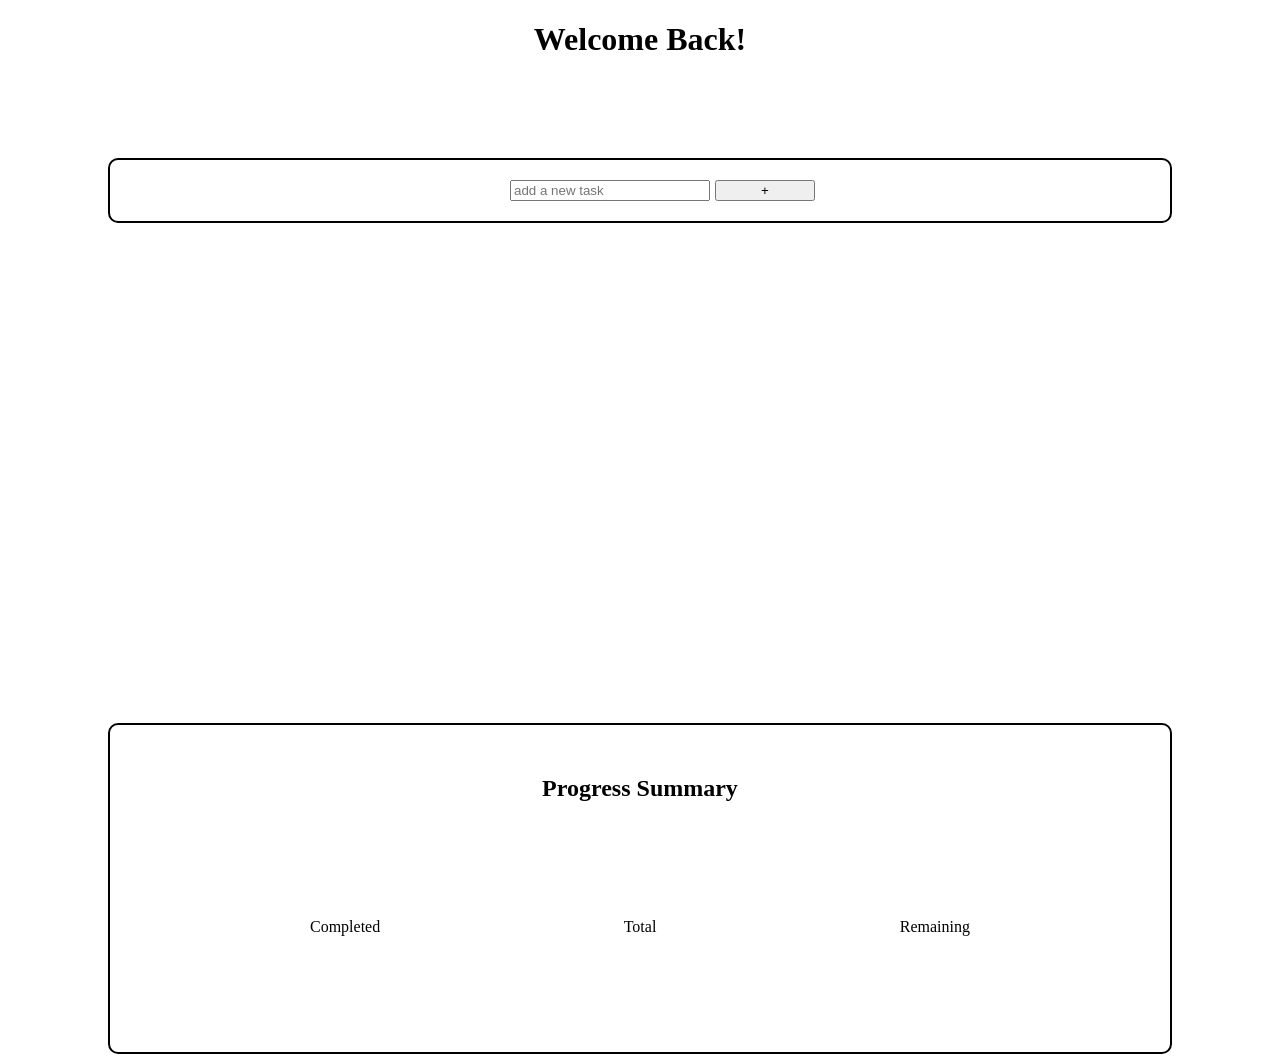
==== index.html @ 74c852cf "the basic html layout of the home page" ====
<!Doctype html>
<html>
  <head>
    <meta charset='UTF-8'></meta>
    <title>Study Tracker</title>
    <link rel="stylesheet" href="styles.css"></src>
  </head>
  <body>
    <header>
      <h1 class="titles">Welcome Back!</h1>
    </header>
    <section class="input">
      <input class="textfield" type="text" placeholder="add a new task">
      <button>+</button>
    </section>
    <section>
      <h2 class="titles">Progress Summary</h2>
      <div class="progress_grid">
        <p>Completed</p>
        <p>Total</p>
        <p>Remaining</p>
      </div>
    </section>
    <script src="script.js" ></script>
  </body>
</html>
---- styles.css ----
.titles {
  text-align: center;
}

section {
  border: 2px solid black;
  border-radius: 10px;
  margin: 0px 100px 0px 100px;
  padding: 30px 100px 50px 100px;
}

.input{
  display: grid;
  grid-template-columns: 200px 100px;
  align-items: center;
  padding: 20px 200px 20px 400px;
  gap: 5px;
  margin: 100px 100px 500px 100px;
}

.progress_grid {
  display: flex;
  flex-direction: row;
  justify-content: space-between;
  margin: 100px 100px 50px 100px;
}
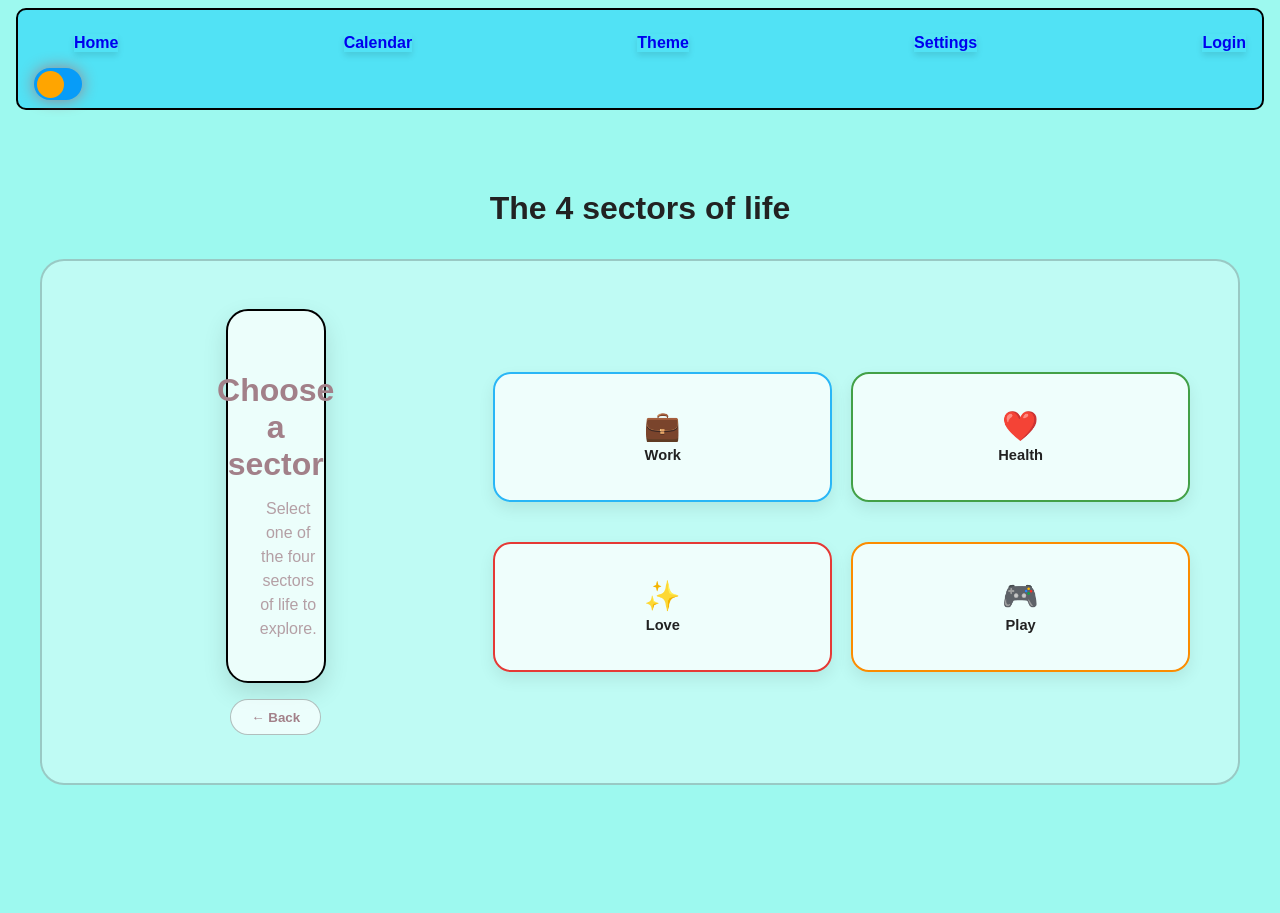
==== commit 81c38c8e: "implemented split-screen life hierarchy dashboard Refactored the old four-sector layout into a dynam" ====
--- a/index.html
+++ b/index.html
@@ -1,26 +1,123 @@
 <!Doctype html>
 <html>
   <head>
-    <meta charset='UTF-8'></meta>
-    <title>Study Tracker</title>
-    <link rel="stylesheet" href="styles.css"></src>
-  </head>
-  <body>
+    <meta charset='UTF-8' name="viewport" content="width=device-width, initial-scale=1.0"></meta>
+    <title>Life Balance Tracker</title>
+    <link rel="stylesheet" href="styles.css"></link>
+<style>
+  .pillars_grid {
+  display: grid;
+  grid-template-columns: repeat(auto-fit, minmax(260px, 1fr));
+  gap: 2em;
+  padding: 3em 2em;
+  max-width: 1200px;
+  margin: 0 auto;
+}
+
+.pillar_card {
+  cursor: pointer;
+  background: #ffffff;
+  border: 2px solid #000000;
+  border-radius: 16px;
+  padding: 2em;
+  text-align: center;
+  box-shadow: 0 8px 16px rgba(0, 0, 0, 0.05);
+  transition: transform 0.2s ease, box-shadow 0.2s ease;
+}
+
+.pillar_card:hover {
+  transform: translateY(-5px);
+  box-shadow: 0 12px 24px rgba(0, 0, 0, 0.15);
+}
+
+/* Subtle accent variations matching your structural design weights */
+.pillar_card[data-pillar="work"]    { border-color: #51e2f5; }
+.pillar_card[data-pillar="health"]  { border-color: #ffa8b6; }
+.pillar_card[data-pillar="love"]    { border-color: #a28089; }
+.pillar_card[data-pillar="play"]    { border-color: #fcda52; }
+
+/* Nested Sub-Category Wrapper System */
+.sub_category_depth_block {
+  margin-left: 1.5em;
+  border-left: 2px solid rgba(81, 226, 245, 0.3);
+  padding-left: 1em;
+}
+
+/* --- Dark Mode Pillar Overrides --- */
+body.dark {
+  .pillar_card {
+    background: linear-gradient(rgba(255, 255, 255, 0.04), rgba(255, 255, 255, 0.01));
+    box-shadow: 0 8px 32px rgba(0, 0, 0, 0.3);
+    color: #ffffff;
+  }
+  .pillar_card:hover {
+    box-shadow: 0 12px 24px rgba(81, 226, 245, 0.2);
+  }
+}
+</style>
+</head>
+<body>
+      <section class="navigation">
+      <nav>
+        <ul>
+          <li class="nav1"><a href="home_page.html">Home</a></li>
+          <li class="nav2"><a href="calendar_page.html">Calendar</a></li>
+          <li class="nav3"><a href="theme_page.html">Theme</a></li>
+          <li class="nav4"><a href="settings_page.html">Settings</a></li>
+          <li class="nav5"><a href="login_page.html">Login</a></li>
+        </ul>
+        <!--toggle switch---->
+        <input type="checkbox" id="switch">
+        <label for="switch" class="toggle"></label>
+      </nav>
+    </section>
     <header>
-      <h1 class="titles">Welcome Back!</h1>
+      <h1 class="titles">The 4 sectors of life</h1>
     </header>
-    <section class="input">
-      <input class="textfield" type="text" placeholder="add a new task">
-      <button>+</button>
-    </section>
-    <section>
-      <h2 class="titles">Progress Summary</h2>
-      <div class="progress_grid">
-        <p>Completed</p>
-        <p>Total</p>
-        <p>Remaining</p>
-      </div>
-    </section>
-    <script src="script.js" ></script>
-  </body>
-</html>+    
+<section class="life_hierarchy" id="lifeHierarchy">
+
+  <!-- LEFT: The currently selected pillar/category -->
+  <div class="hierarchy_current" id="hierarchyCurrent">
+    <div class="current_card" id="currentCard">
+      <span class="current_icon" id="currentIcon"></span>
+      <h2 id="currentTitle">Choose a sector</h2>
+      <p id="currentDescription">
+        Select one of the four sectors of life to explore.
+      </p>
+    </div> 
+    <button class="hierarchy_back" id="hierarchyBack" id="box_7" type="button">
+      ← Back
+    </button>
+  </div>
+
+  <!-- RIGHT: Categories appear here -->
+  <div class="hierarchy_children" id="hierarchyChildren">
+
+    <!-- Initial four pillars -->
+    <button class="pillar_option work_option" id="box_8" data-pillar="work" type="button">
+      <span>💼</span>
+      <strong>Work</strong>
+    </button>
+
+    <button class="pillar_option health_option" id="box_9" data-pillar="health" type="button">
+      <span>❤️</span>
+      <strong>Health</strong>
+    </button>
+
+    <button class="pillar_option love_option" id="box_10" data-pillar="love" type="button">
+      <span>✨</span>
+      <strong>Love</strong>
+    </button>
+
+    <button class="pillar_option play_option" id="box_11" data-pillar="play" type="button">
+      <span>🎮</span>
+      <strong>Play</strong>
+    </button>
+
+  </div>
+
+</section>
+  <script src="script.js"></script>
+  <script src="life.js"></script>
+</body>
--- a/styles.css
+++ b/styles.css
@@ -1,26 +1,877 @@
+body,
+.navigation,
+section,
+.titles,
+#box_1,
+#box_2,
+#box_3,
+#box_4,
+#box_5,
+#box_6,
+#box_7,
+#box_8,
+#box_9,
+#box_10,
+#box_11,
+input,
+select,
+.category {
+  /* This smoothly cross-fades all color and layout shifts over 0.4 seconds */
+  transition:
+    background 0.4s ease-in-out,
+    background-color 0.4s ease-in-out,
+    color 0.3s ease-in-out,
+    border-color 0.4s ease-in-out,
+    box-shadow 0.4s ease-in-out;
+}
+
+body {
+  color: #222222;
+  background-color: #9df9ef;
+  font-family: sans-serif;
+}
+
+body.dark,
+input.add_task {
+  /*background-color: rgb(14, 20, 56);*/
+  background:
+    linear-gradient(rgba(11, 14, 26, 0.65), rgba(11, 14, 26, 0.65)),
+    url("/images/dark theme 6.jpg") no-repeat center center fixed;
+  background-size: cover;
+  color: #e2e8f0;
+}
+
+body.dark {
+  .navigation {
+    background:
+      linear-gradient(rgba(10, 10, 18, 0.8), rgba(10, 10, 18, 0.85)),
+      url("/images/dark theme 1.jpg") no-repeat center center;
+    background-size: cover;
+
+    li a,
+    .nav1,
+    .nav2,
+    .nav3,
+    .nav4,
+    .nav5 {
+      color: #e2e8f0 !important;
+      font-weight: bold;
+    }
+  }
+
+  .titles {
+    background:
+      linear-gradient(rgba(24, 20, 37, 0.75), rgba(24, 20, 37, 0.85)),
+      url("/images/dark theme 1.jpg") no-repeat center center;
+    background-size: cover;
+    color: white;
+    border: 1px solid rgba(162, 128, 137, 0.3);
+    box-shadow: 0 4px 15px rgba(0, 0, 0, 0.3);
+  }
+
+  section {
+    background:
+      linear-gradient(rgba(10, 10, 18, 0.8), rgba(10, 10, 18, 0.85)),
+      url("/images/dark theme 1.jpg") no-repeat center center;
+    background-size: cover;
+    color: #f1f5f9 !important;
+    border: 1px solid rgba(81, 226, 245, 0.25);
+    box-shadow: 0 10px 30px rgba(0, 0, 0, 0.5);
+  }
+
+  #box_1,
+  #box_2,
+  #box_3,
+  #box_4,
+  #box_5,
+  #box_6,
+  #box_7,
+  #box_8,
+  #box_9,
+  #box_10,
+  #box_11 {
+    background:
+      linear-gradient(rgba(10, 10, 20, 0.5), rgba(10, 10, 20, 0.5)),
+      url("/images/dark theme 6.jpg") no-repeat center center;
+    background-size: cover;
+    color: #e2e8f0 !important;
+    border: 1px solid rgba(81, 226, 245, 0.35);
+    box-shadow: 0 4px 12px rgba(0, 0, 0, 0.3);
+
+    a {
+      color: #38bdf8 !important;
+    }
+  }
+
+  .money {
+    background-color: rgba(198, 40, 40, 0.3) !important;
+    color: #ff8a80 !important;
+    border: 1px solid rgba(198, 40, 40, 0.4);
+  }
+  .mental {
+    background-color: rgba(46, 125, 50, 0.3) !important;
+    color: #81c784 !important;
+    border: 1px solid rgba(46, 125, 50, 0.4);
+  }
+  .spiritual {
+    background-color: rgba(251, 192, 45, 0.25) !important;
+    color: #ffd54f !important;
+    border: 1px solid rgba(251, 192, 45, 0.3);
+  }
+  .future {
+    background-color: rgba(142, 36, 170, 0.3) !important;
+    color: #ba68c8 !important;
+    border: 1px solid rgba(142, 36, 170, 0.4);
+  }
+  .beauty {
+    background-color: rgba(236, 64, 122, 0.3) !important;
+    color: #f48fb1 !important;
+    border: 1px solid rgba(236, 64, 122, 0.4);
+  }
+  .body {
+    background-color: rgba(198, 40, 40, 0.3) !important;
+    color: #ff8a80 !important;
+    border: 1px solid rgba(198, 40, 40, 0.4);
+  }
+  .friendships {
+    background-color: rgba(239, 108, 0, 0.25) !important;
+    color: #ffb74d !important;
+    border: 1px solid rgba(239, 108, 0, 0.3);
+  }
+  .interests {
+    background-color: rgba(0, 131, 143, 0.3) !important;
+    color: #4dd0e1 !important;
+    border: 1px solid rgba(0, 131, 143, 0.4);
+  }
+  .community {
+    background-color: rgba(40, 53, 147, 0.3) !important;
+    color: #9fa8da !important;
+    border: 1px solid rgba(40, 53, 147, 0.4);
+  }
+  .nutrition {
+    background-color: rgba(251, 192, 45, 0.25) !important;
+    color: #ffd54f !important;
+    border: 1px solid rgba(251, 192, 45, 0.3);
+  }
+  .house_work {
+    background-color: rgba(117, 117, 117, 0.3) !important;
+    color: #e0e0e0 !important;
+    border: 1px solid rgba(117, 117, 117, 0.4);
+  }
+}
+
+.navigation {
+  color: #0f2042;
+  font-weight: bold;
+  background-color: #51e2f5;
+  li a {
+    text-decoration: none;
+  }
+  margin: 0 0.5em 5em 0.5em;
+  padding: 0.5em 1em 0.5em 1em;
+  ul {
+    display: flex;
+    flex-direction: row;
+    justify-content: space-between;
+    list-style: none;
+  }
+  #switch {
+    display: none;
+  }
+  .toggle {
+    width: 3em;
+    height: 2em;
+    background: rgb(7, 156, 248);
+    border-radius: 5em;
+    position: relative;
+    cursor: pointer;
+    display: block;
+    box-shadow: 0em 0em 1em 0em;
+  }
+  /* Toggle button switch meaning slide or click the knob to change */
+  .toggle::before {
+    content: "";
+    position: absolute;
+    top: 0.17em;
+    left: 0.2em;
+    width: 1.7em;
+    height: 1.7em;
+    background: orange;
+    border-radius: 5em;
+    transition: 0.3s;
+  }
+  /* checked state: change track color and slide knob */
+  #switch:checked + .toggle {
+    background: rgb(8, 8, 91); /*blueblack when active*/
+  }
+  #switch:checked + .toggle::before {
+    left: 1em;
+    background: white;
+  }
+}
+
 .titles {
   text-align: center;
 }
+#to_do_list {
+  color: white;
+  background-color: red;
+}
 
 section {
+  color: #a28089 !important;
+  background-color: #ffa8b6;
   border: 2px solid black;
   border-radius: 10px;
-  margin: 0px 100px 0px 100px;
-  padding: 30px 100px 50px 100px;
-}
-
-.input{
+  margin: 1em 2em 10em 2em;
+  padding: 1.5em 2em 1.5em 2em;
+}
+
+.add_task,
+.delete_btn,
+.nav1,
+.nav2,
+.nav3,
+.nav4,
+.nav5 {
+  cursor: pointer;
+  box-shadow: 0 4px 6px rgba(0, 0, 0, 0.1);
+  /* The secret: define what transitions and how long it takes */
+  transition:
+    background-color 0.3s ease,
+    transform 0.2s ease,
+    box-shadow 0.2s ease;
+  &:hover {
+    background-color: #3700b3; /* Darker hue shift */
+    transform: translateY(-2px); /* Moves button up slightly */
+    box-shadow: 0 6px 12px rgba(0, 0, 0, 0.15); /* Deepens the shadow */
+  }
+}
+
+.input {
+  input,
+  select {
+    text-align: center;
+  }
   display: grid;
-  grid-template-columns: 200px 100px;
+  grid-template-columns: 1fr 5fr 1fr 1fr 1fr;
   align-items: center;
-  padding: 20px 200px 20px 400px;
-  gap: 5px;
-  margin: 100px 100px 500px 100px;
-}
-
-.progress_grid {
+  gap: 2px;
+  padding: 3em 2em 3em 2em;
+  margin: 5em 2em 0 2em;
+}
+
+img {
+  max-width: 7px;
+  height: auto;
+  padding: 0;
+  margin: 0;
+}
+
+#progress {
+  a {
+    text-decoration: none;
+  }
+  #box_4,
+  #box_5,
+  #box_6,
+  #box_7 {
+    margin: 1em;
+    color: turquoise;
+    background-color: #a28089;
+    border: 2px solid black;
+    padding: 5em 7em 5em 7em;
+    border-radius: 3.5em;
+  }
+  display: grid;
+  grid-template-columns: 1fr 1fr 1fr;
+  align-items: center;
+  text-align: center;
+  margin: auto;
+  padding: 5em 8em 5em 8em;
+}
+
+.category {
+  font-size: 0.85em;
+  font-weight: bold;
+  text-transform: uppercase;
+  letter-spacing: 0.05em;
+  display: inline-block;
+  /*border-radius: 20px;*/
+  padding: 0.25em 0.8em;
+  box-shadow: 0 2px 4px rgba(0, 0, 0, 0.05);
+}
+.money {
+  background-color: #fce8e6;
+  color: #a51d24;
+}
+.mental {
+  background-color: #e6f4ea;
+  color: #137333;
+}
+.spiritual {
+  background-color: #fef7e0;
+  color: #b06000;
+}
+.future {
+  background-color: #f3e5f5;
+  color: #7b1fa2;
+}
+.beauty {
+  background-color: #fce4ec;
+  color: #c2185b;
+}
+.body {
+  background-color: #ffebee;
+  color: #c62828;
+}
+.friendships {
+  background-color: #fff3e0;
+  color: #e65100;
+}
+.interests {
+  background-color: #e0f7fa;
+  color: #006064;
+}
+.community {
+  background-color: #e8eaf6;
+  color: #1a237e;
+}
+.nutrition {
+  background-color: #fffde7;
+  color: #f57f17;
+}
+.house_work {
+  background-color: #f5f5f5;
+  color: #424242;
+}
+.pending,
+.completed,
+.all {
+  position: relative;
+}
+
+.count {
+  font-size: 1.5em;
+  font-weight: bold;
+  color: white;
+  background-color: red;
+  border: solid 1em black;
+  border-radius: 100em;
+  padding: 0.5em;
+  margin: 0;
+  position: absolute;
+  top: 0;
+  right: 0;
+}
+
+@media (max-width: 800px) {
+  .input {
+    grid-template-columns: 1fr;
+    padding: 5em;
+  }
+  #progress {
+    grid-template-columns: 1fr;
+    padding: 0.5em;
+    #box_4,
+    #box_5,
+    #box_6 {
+      margin: 1em;
+    }
+  }
+  .choose_pages {
+    grid-template-columns: 1fr;
+    align-items: center;
+    text-align: center;
+    padding: 0 2em 6em 2em;
+    margin: 1em;
+  }
+  #box_1,
+  #box_2,
+  #box_3,
+  #box_8,
+  #box_9,
+  #box_10,
+  #box_11 {
+    padding: 0.5em;
+    margin: 0 2em 0 2em;
+  }
+}
+
+@media (min-width: 801px) and (max-width: 1210px) {
+  .input {
+    grid-template-columns: 1fr 1fr;
+    grid-template-rows: 1fr 1fr;
+    padding: 3em;
+  }
+  #progress {
+    grid-template-columns: 1fr;
+    padding: 0.5em;
+    #box_4,
+    #box_5,
+    #box_6,
+    #box_7 {
+      margin: 1em;
+    }
+    #box_6 {
+      grid-column: 1 / span 3;
+    }
+    #box_9 {
+      grid-column: 1 / span 3;
+    }
+    #box_10 {
+      grid-column: 1 / span 3;
+    }
+    #box_11 {
+      grid-column: 1 / span 3;
+    }
+  }
+  .choose_pages {
+    grid-template-columns: 1fr 1fr;
+    grid-template-rows: 1fr 1fr;
+    align-items: center;
+    text-align: center;
+    padding: 0 2em 6em 2em;
+    margin: 1em;
+  }
+  #box_1,
+  #box_2,
+  #box_3,
+  #box_7,
+  #box_8,
+  #box_9,
+  #box_10,
+  #box_11 {
+    padding: 0.5em;
+    margin: 0 2em 0 2em;
+  }
+  #box_3 {
+    grid-column: 1 / span 2;
+  }
+  #box_8 {
+    grid-column: 1 / span 3;
+  }
+  #box_9 {
+    grid-column: 1 / span 3;
+  }
+  #box_10 {
+    grid-column: 1 / span 3;
+  }
+  #box_11 {
+    grid-column: 1 / span 3;
+  }
+
+  @media (min-width: 1211px) {
+    .input {
+      grid-template-columns: 1.5fr 5fr 2fr 1fr;
+      padding: 3em 2em 3em 2em;
+    }
+    #progress {
+      grid-template-columns: 1fr 1fr 1fr;
+      padding: 5em 8em 5em 8em;
+      #box_4,
+      #box_5,
+      #box_6,
+      #box_7 {
+        margin: 1em;
+      }
+    }
+    .choose_pages {
+      grid-template-columns: 1fr 1fr 1fr;
+      align-items: center;
+      text-align: center;
+      margin: auto;
+      padding: 5em 8em 5em 8em;
+    }
+    #box_1,
+    #box_2,
+    #box_3,
+    #box_8,
+    #box_9,
+    #box_10,
+    #box_11 {
+      margin: 2em;
+      padding: 5em 7em 5em 7em;
+    }
+  }
+}
+
+/* =========================================================
+   LIFE HIERARCHY DASHBOARD
+   Step 2: Initial visual layout
+   ========================================================= */
+
+.life_hierarchy {
+  display: grid;
+  grid-template-columns: minmax(240px, 0.8fr) minmax(400px, 1.5fr);
+  gap: 2em;
+
+  max-width: 1200px;
+  min-height: 430px;
+
+  margin: 2em auto 8em auto;
+  padding: 3em;
+
+  background: rgba(255, 255, 255, 0.35);
+  border: 2px solid rgba(0, 0, 0, 0.2);
+  border-radius: 24px;
+
+  box-sizing: border-box;
+
+  align-items: center;
+
+  transition:
+    background 0.4s ease,
+    border-color 0.4s ease,
+    box-shadow 0.4s ease;
+}
+
+/* =========================================================
+   LEFT SIDE
+   ========================================================= */
+
+.hierarchy_current {
   display: flex;
-  flex-direction: row;
-  justify-content: space-between;
-  margin: 100px 100px 50px 100px;
-}
+  flex-direction: column;
+  align-items: center;
+  justify-content: center;
+
+  min-height: 320px;
+}
+
+.current_card {
+  width: 100px;
+  min-height: 260px;
+
+  display: flex;
+  flex-direction: column;
+  align-items: center;
+  justify-content: center;
+
+  text-align: center;
+
+  padding: 2em;
+
+  box-sizing: border-box;
+
+  background: rgba(255, 255, 255, 0.7);
+  border: 2px solid #000;
+  border-radius: 22px;
+
+  box-shadow: 0 10px 25px rgba(0, 0, 0, 0.12);
+
+  transition:
+    transform 0.4s ease,
+    background 0.4s ease,
+    border-color 0.4s ease,
+    box-shadow 0.4s ease;
+}
+
+.current_icon {
+  display: block;
+
+  font-size: 4em;
+  line-height: 1;
+
+  margin-bottom: 0.35em;
+}
+
+.current_card h2 {
+  margin: 0.2em 0;
+
+  font-size: 2em;
+}
+
+.current_card p {
+  max-width: 260px;
+
+  margin: 0.5em auto;
+
+  line-height: 1.5;
+  opacity: 0.75;
+}
+
+/* =========================================================
+   BACK BUTTON
+   ========================================================= */
+
+.hierarchy_back {
+  margin-top: 1.2em;
+
+  padding: 0.7em 1.5em;
+
+  border: 1px solid rgba(0, 0, 0, 0.25);
+  border-radius: 999px;
+
+  background: rgba(255, 255, 255, 0.7);
+
+  color: inherit;
+
+  font-weight: bold;
+
+  cursor: pointer;
+
+  transition:
+    transform 0.2s ease,
+    background 0.2s ease,
+    box-shadow 0.2s ease;
+}
+
+.hierarchy_back:hover {
+  transform: translateX(-4px);
+
+  background: rgba(255, 255, 255, 0.95);
+
+  box-shadow: 0 5px 15px rgba(0, 0, 0, 0.15);
+}
+
+/* =========================================================
+   RIGHT SIDE
+   ========================================================= */
+
+.hierarchy_children {
+  display: grid;
+
+  grid-template-columns: repeat(2, minmax(150px, 1fr));
+
+  gap: 1.2em;
+
+  align-items: center;
+
+  min-height: 320px;
+}
+
+/* =========================================================
+   PILLAR / CATEGORY BUTTONS
+   ========================================================= */
+
+.pillar_option {
+  min-height: 130px;
+
+  padding: 1.5em;
+
+  display: flex;
+  flex-direction: column;
+
+  align-items: center;
+  justify-content: center;
+
+  gap: 0.5em;
+
+  border: 2px solid rgba(0, 0, 0, 0.25);
+  border-radius: 18px;
+
+  background: rgba(255, 255, 255, 0.75);
+
+  color: #222;
+
+  cursor: pointer;
+
+  font-family: inherit;
+
+  box-shadow: 0 7px 16px rgba(0, 0, 0, 0.08);
+
+  transition:
+    transform 0.25s ease,
+    box-shadow 0.25s ease,
+    background 0.25s ease,
+    border-color 0.25s ease;
+}
+
+.pillar_option span {
+  font-size: 2.2em;
+  line-height: 1;
+}
+
+.pillar_option strong {
+  font-size: 1.1em;
+}
+
+/* Hover */
+
+.pillar_option:hover {
+  transform: translateY(-6px) scale(1.02);
+
+  box-shadow: 0 12px 25px rgba(0, 0, 0, 0.15);
+}
+
+/* =========================================================
+   PILLAR ACCENT COLORS
+   ========================================================= */
+
+.work_option {
+  border-color: #29b6f6;
+}
+
+.health_option {
+  border-color: #43a047;
+}
+
+.love_option {
+  border-color: #e53935;
+}
+
+.play_option {
+  border-color: #fb8c00;
+}
+
+/* =========================================================
+   DARK MODE
+   ========================================================= */
+
+body.dark .life_hierarchy {
+  background:
+    linear-gradient(rgba(10, 10, 18, 0.78), rgba(10, 10, 18, 0.88)),
+    url("/images/dark theme 1.jpg") no-repeat center center;
+
+  background-size: cover;
+
+  border-color: rgba(81, 226, 245, 0.25);
+
+  box-shadow: 0 15px 40px rgba(0, 0, 0, 0.45);
+}
+
+body.dark .current_card {
+  background: linear-gradient(
+    rgba(255, 255, 255, 0.05),
+    rgba(255, 255, 255, 0.02)
+  );
+
+  color: #e2e8f0;
+
+  border-color: rgba(81, 226, 245, 0.35);
+
+  box-shadow: 0 10px 30px rgba(0, 0, 0, 0.4);
+}
+
+body.dark .pillar_option {
+  background: linear-gradient(
+    rgba(255, 255, 255, 0.05),
+    rgba(255, 255, 255, 0.02)
+  );
+
+  color: #e2e8f0;
+
+  border-color: rgba(81, 226, 245, 0.3);
+
+  box-shadow: 0 8px 25px rgba(0, 0, 0, 0.35);
+}
+
+body.dark .pillar_option:hover {
+  background: linear-gradient(
+    rgba(81, 226, 245, 0.1),
+    rgba(255, 255, 255, 0.03)
+  );
+
+  box-shadow: 0 12px 30px rgba(81, 226, 245, 0.12);
+}
+
+body.dark .hierarchy_back {
+  background: rgba(255, 255, 255, 0.06);
+
+  color: #e2e8f0;
+
+  border-color: rgba(255, 255, 255, 0.2);
+}
+
+body.dark .hierarchy_back:hover {
+  background: rgba(255, 255, 255, 0.12);
+}
+
+/* =========================================================
+   TABLET
+   ========================================================= */
+
+@media (max-width: 900px) {
+  .life_hierarchy {
+    grid-template-columns: 1fr;
+
+    max-width: 700px;
+
+    padding: 2em;
+  }
+
+  .hierarchy_current {
+    min-height: auto;
+  }
+
+  .current_card {
+    min-height: 220px;
+  }
+
+  .hierarchy_children {
+    min-height: auto;
+  }
+}
+
+/* =========================================================
+   MOBILE
+   ========================================================= */
+
+@media (max-width: 600px) {
+  .life_hierarchy {
+    margin: 1em;
+
+    padding: 1.2em;
+
+    border-radius: 18px;
+  }
+
+  .hierarchy_children {
+    grid-template-columns: 1fr;
+  }
+
+  .pillar_option {
+    min-height: 100px;
+  }
+
+  .current_card {
+    min-height: 190px;
+  }
+
+  .current_icon {
+    font-size: 3em;
+  }
+
+  .current_card h2 {
+    font-size: 1.5em;
+  }
+}
+
+:root {
+  /* 4 LIFE PILLARS */
+  --work: #2196f3;
+  --health: #43a047;
+  --love: #e53935;
+  --play: #fb8c00;
+
+  /* HEALTH */
+  --mental: #66bb6a;
+  --emotional: #26a69a;
+  --spiritual: #f9a825;
+  --physical: #2e7d32;
+
+  /* PHYSICAL */
+  --body: #ef5350;
+  --nutrition: #fbc02d;
+  --hygiene: #29b6f6;
+  --beauty: #ec407a;
+
+  /* LOVE */
+  --friendships: #ff7043;
+  --community: #5c6bc0;
+  --family: #ad1457;
+  --romantic: #d81b60;
+
+  /* PLAY */
+  --explore: #ff9800;
+  --creative: #ab47bc;
+  --interests: #26a69a;
+
+  /* WORK */
+  --school: #42a5f5;
+  --future: #7e57c2;
+  --money: #2e7d32;
+  --dream: #00838f;
+  --house-work: #78909c;
+}
